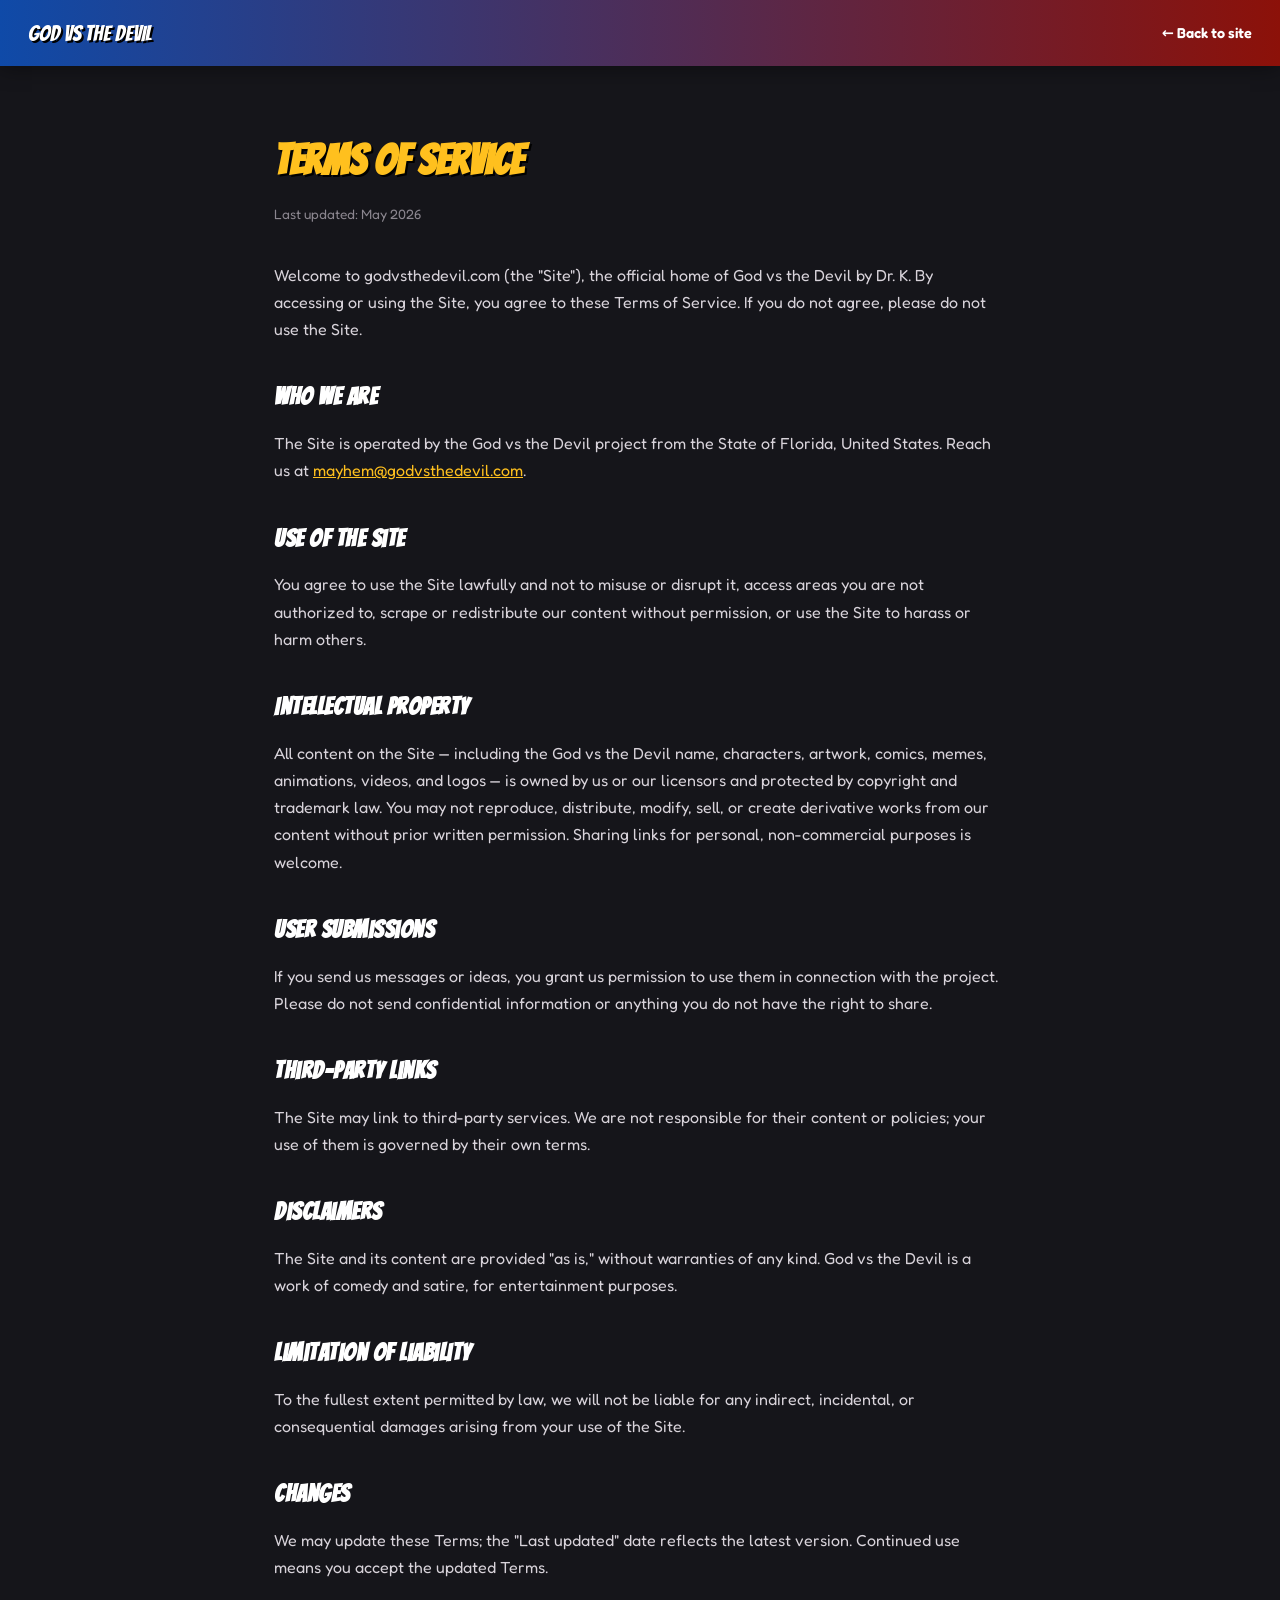
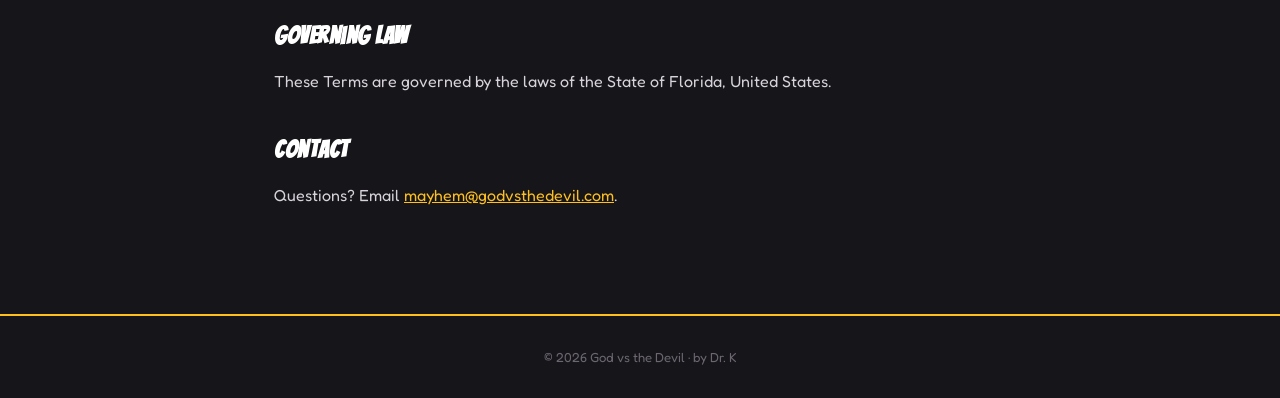
==== terms.html @ 213a60b1 "Add Terms + Data Deletion pages and footer links" ====
<!DOCTYPE html>
<html lang="en">
<head>
<meta charset="UTF-8">
<meta name="viewport" content="width=device-width, initial-scale=1.0">
<title>Terms of Service — God vs the Devil</title>
<link rel="stylesheet" href="legal.css">
</head>
<body>
<nav class="legal-nav">
  <a class="brand" href="index.html">GOD vs THE DEVIL</a>
  <a class="back" href="index.html">← Back to site</a>
</nav>
<main class="legal-wrap">
  <h1>Terms of Service</h1>
  <p class="updated">Last updated: May 2026</p>
  <p>Welcome to godvsthedevil.com (the "Site"), the official home of God vs the Devil by Dr. K. By accessing or using the Site, you agree to these Terms of Service. If you do not agree, please do not use the Site.</p>
  <h2>Who We Are</h2>
  <p>The Site is operated by the God vs the Devil project from the State of Florida, United States. Reach us at <a href="mailto:mayhem@godvsthedevil.com">mayhem@godvsthedevil.com</a>.</p>
  <h2>Use of the Site</h2>
  <p>You agree to use the Site lawfully and not to misuse or disrupt it, access areas you are not authorized to, scrape or redistribute our content without permission, or use the Site to harass or harm others.</p>
  <h2>Intellectual Property</h2>
  <p>All content on the Site — including the God vs the Devil name, characters, artwork, comics, memes, animations, videos, and logos — is owned by us or our licensors and protected by copyright and trademark law. You may not reproduce, distribute, modify, sell, or create derivative works from our content without prior written permission. Sharing links for personal, non-commercial purposes is welcome.</p>
  <h2>User Submissions</h2>
  <p>If you send us messages or ideas, you grant us permission to use them in connection with the project. Please do not send confidential information or anything you do not have the right to share.</p>
  <h2>Third-Party Links</h2>
  <p>The Site may link to third-party services. We are not responsible for their content or policies; your use of them is governed by their own terms.</p>
  <h2>Disclaimers</h2>
  <p>The Site and its content are provided "as is," without warranties of any kind. God vs the Devil is a work of comedy and satire, for entertainment purposes.</p>
  <h2>Limitation of Liability</h2>
  <p>To the fullest extent permitted by law, we will not be liable for any indirect, incidental, or consequential damages arising from your use of the Site.</p>
  <h2>Changes</h2>
  <p>We may update these Terms; the "Last updated" date reflects the latest version. Continued use means you accept the updated Terms.</p>
  <h2>Governing Law</h2>
  <p>These Terms are governed by the laws of the State of Florida, United States.</p>
  <h2>Contact</h2>
  <p>Questions? Email <a href="mailto:mayhem@godvsthedevil.com">mayhem@godvsthedevil.com</a>.</p>
</main>
<footer class="legal-foot">© <span id="yr"></span> God vs the Devil · by Dr. K</footer>
<script>document.getElementById('yr').textContent=new Date().getFullYear();</script>
</body>
</html>
---- legal.css ----
/* ===== GVD Legal Pages — shared styles ===== */
@import url('https://fonts.googleapis.com/css2?family=Bangers&family=Fredoka:wght@400;500;600&display=swap');

:root{
  --heaven:#1f6fe0; --hell:#d6281e; --ink:#15151a; --paper:#f4f1e8; --gold:#ffc01e;
}
*{margin:0;padding:0;box-sizing:border-box}
body{
  font-family:'Fredoka',system-ui,sans-serif;
  background:var(--ink); color:var(--paper); line-height:1.7;
}
.legal-nav{
  display:flex;justify-content:space-between;align-items:center;padding:14px 28px;
  background:linear-gradient(90deg,#0f4aa8,#8c1109); box-shadow:0 2px 20px rgba(0,0,0,.4);
}
.legal-nav a.brand{font-family:'Bangers';font-size:1.4rem;color:#fff;text-decoration:none;text-shadow:2px 2px 0 #000}
.legal-nav a.back{color:#fff;text-decoration:none;font-weight:600;font-size:.9rem}
.legal-nav a.back:hover{color:var(--gold)}
.legal-wrap{max-width:780px;margin:0 auto;padding:60px 24px 90px}
.legal-wrap h1{font-family:'Bangers';font-size:2.6rem;color:var(--gold);text-shadow:2px 2px 0 #000;margin-bottom:6px}
.legal-wrap .updated{color:#8b868f;font-size:.85rem;margin-bottom:36px}
.legal-wrap h2{font-family:'Bangers';font-size:1.5rem;color:#fff;margin:34px 0 12px;letter-spacing:.5px}
.legal-wrap p{margin-bottom:14px;color:#d8d3da}
.legal-wrap ul{margin:0 0 16px 22px;color:#d8d3da}
.legal-wrap li{margin-bottom:8px}
.legal-wrap a{color:var(--gold)}
.legal-foot{text-align:center;padding:30px;border-top:2px solid var(--gold);color:#6b666f;font-size:.82rem}
/* EDIT NOTE: fields you may want to change are wrapped in <span class="editable"> */
.editable{} /* purely a marker for you; no visual effect */
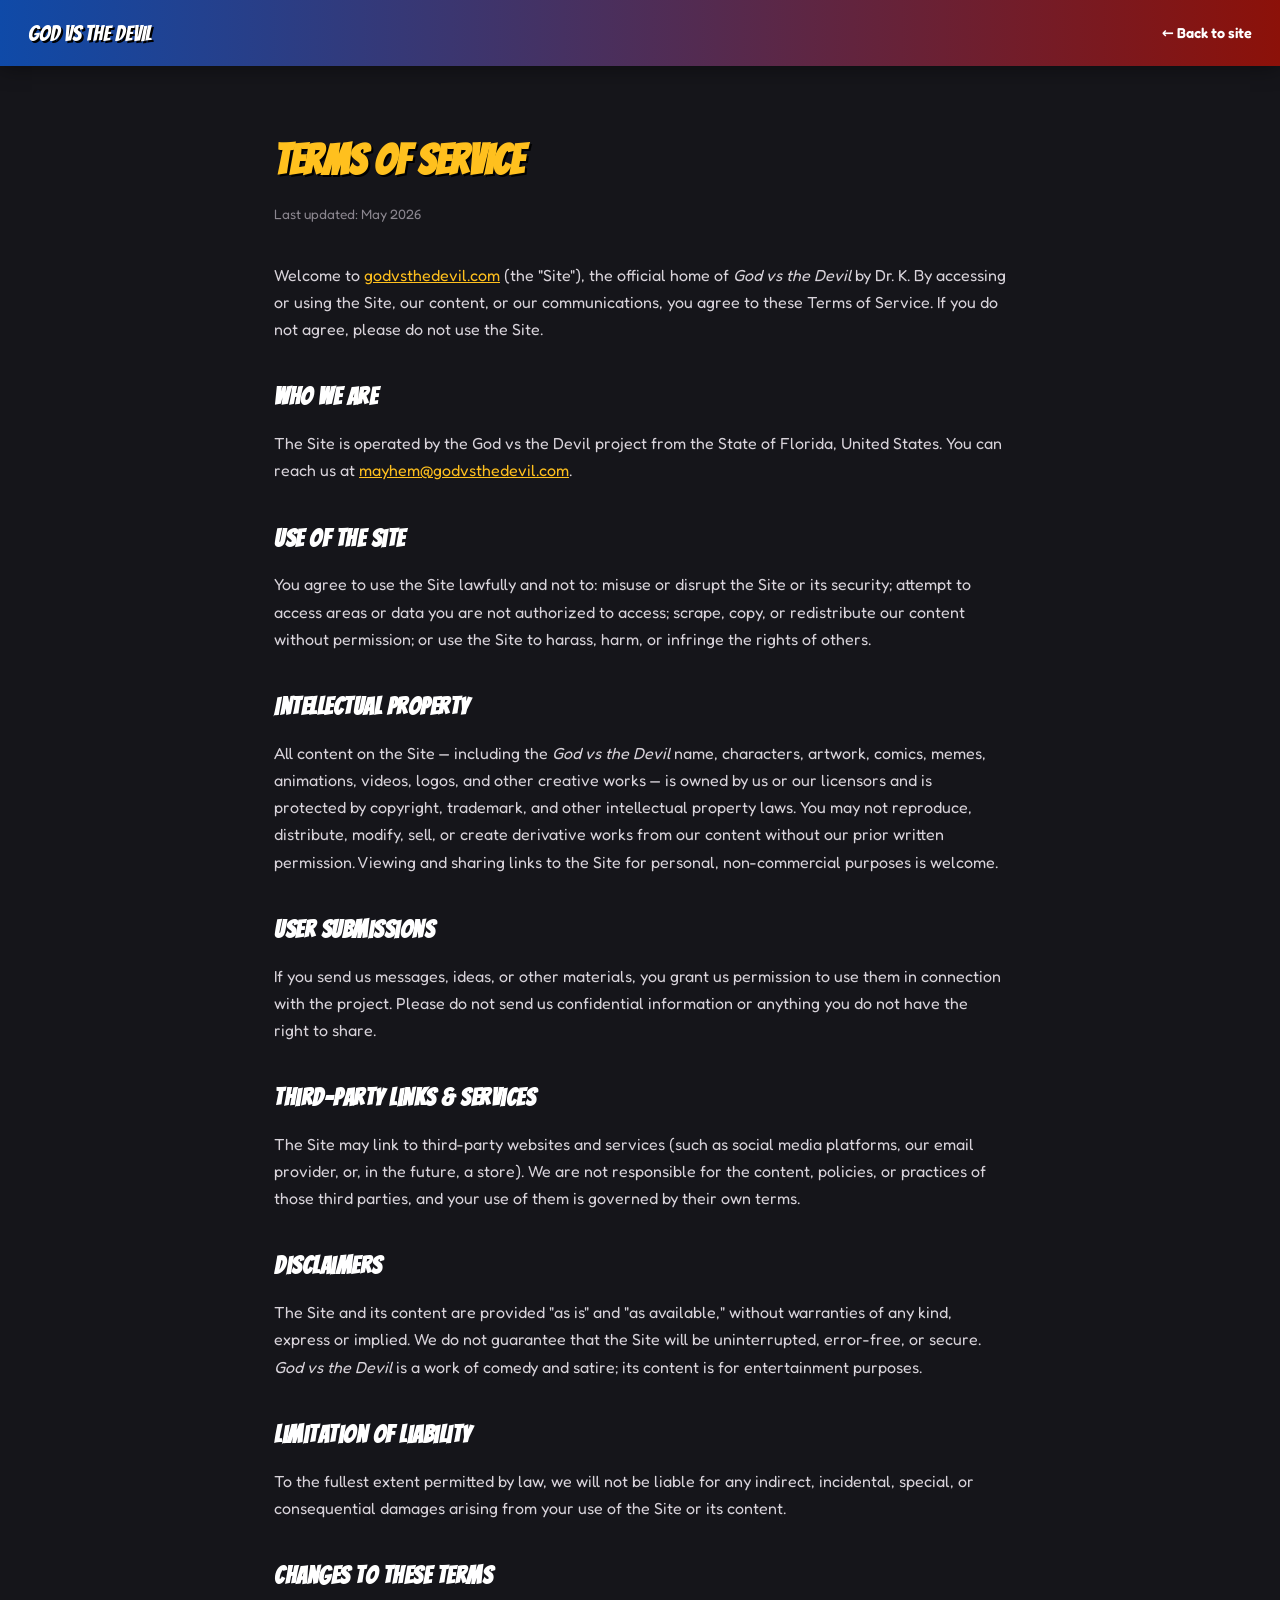
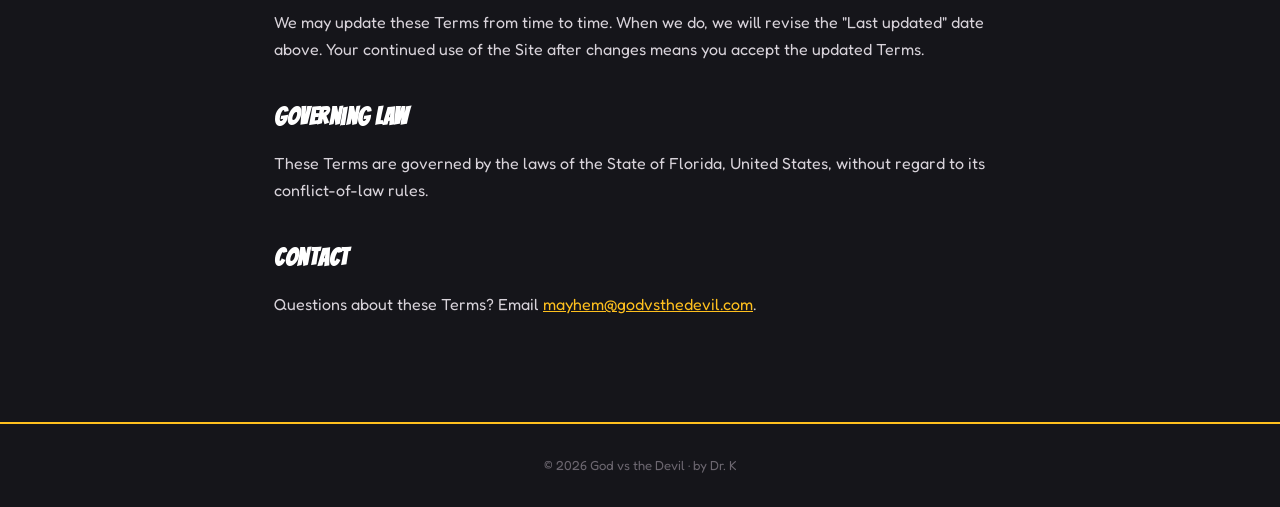
==== commit 70142f21: "Replace terms with full 14-section version, age floor 13+" ====
--- a/terms.html
+++ b/terms.html
@@ -11,31 +11,62 @@
   <a class="brand" href="index.html">GOD vs THE DEVIL</a>
   <a class="back" href="index.html">← Back to site</a>
 </nav>
+
 <main class="legal-wrap">
   <h1>Terms of Service</h1>
-  <p class="updated">Last updated: May 2026</p>
-  <p>Welcome to godvsthedevil.com (the "Site"), the official home of God vs the Devil by Dr. K. By accessing or using the Site, you agree to these Terms of Service. If you do not agree, please do not use the Site.</p>
+  <p class="updated">Last updated: <span class="editable">May 2026</span></p>
+
+  <p>Welcome to <a href="https://godvsthedevil.com">godvsthedevil.com</a> (the "Site"), the official home of
+  <em>God vs the Devil</em> by Dr. K. By accessing or using the Site, our content, or our communications, you
+  agree to these Terms of Service. If you do not agree, please do not use the Site.</p>
+
   <h2>Who We Are</h2>
-  <p>The Site is operated by the God vs the Devil project from the State of Florida, United States. Reach us at <a href="mailto:mayhem@godvsthedevil.com">mayhem@godvsthedevil.com</a>.</p>
+  <p>The Site is operated by <span class="editable">the God vs the Devil project</span> from the State of
+  <span class="editable">Florida, United States</span>. You can reach us at
+  <a href="mailto:mayhem@godvsthedevil.com">mayhem@godvsthedevil.com</a>.</p>
+
   <h2>Use of the Site</h2>
-  <p>You agree to use the Site lawfully and not to misuse or disrupt it, access areas you are not authorized to, scrape or redistribute our content without permission, or use the Site to harass or harm others.</p>
+  <p>You agree to use the Site lawfully and not to: misuse or disrupt the Site or its security; attempt to
+  access areas or data you are not authorized to access; scrape, copy, or redistribute our content without
+  permission; or use the Site to harass, harm, or infringe the rights of others.</p>
+
   <h2>Intellectual Property</h2>
-  <p>All content on the Site — including the God vs the Devil name, characters, artwork, comics, memes, animations, videos, and logos — is owned by us or our licensors and protected by copyright and trademark law. You may not reproduce, distribute, modify, sell, or create derivative works from our content without prior written permission. Sharing links for personal, non-commercial purposes is welcome.</p>
+  <p>All content on the Site — including the <em>God vs the Devil</em> name, characters, artwork, comics,
+  memes, animations, videos, logos, and other creative works — is owned by us or our licensors and is protected
+  by copyright, trademark, and other intellectual property laws. You may not reproduce, distribute, modify,
+  sell, or create derivative works from our content without our prior written permission. Viewing and sharing
+  links to the Site for personal, non-commercial purposes is welcome.</p>
+
   <h2>User Submissions</h2>
-  <p>If you send us messages or ideas, you grant us permission to use them in connection with the project. Please do not send confidential information or anything you do not have the right to share.</p>
-  <h2>Third-Party Links</h2>
-  <p>The Site may link to third-party services. We are not responsible for their content or policies; your use of them is governed by their own terms.</p>
+  <p>If you send us messages, ideas, or other materials, you grant us permission to use them in connection with
+  the project. Please do not send us confidential information or anything you do not have the right to share.</p>
+
+  <h2>Third-Party Links &amp; Services</h2>
+  <p>The Site may link to third-party websites and services (such as social media platforms, our email
+  provider, or, in the future, a store). We are not responsible for the content, policies, or practices of
+  those third parties, and your use of them is governed by their own terms.</p>
+
   <h2>Disclaimers</h2>
-  <p>The Site and its content are provided "as is," without warranties of any kind. God vs the Devil is a work of comedy and satire, for entertainment purposes.</p>
+  <p>The Site and its content are provided "as is" and "as available," without warranties of any kind, express
+  or implied. We do not guarantee that the Site will be uninterrupted, error-free, or secure. <em>God vs the
+  Devil</em> is a work of comedy and satire; its content is for entertainment purposes.</p>
+
   <h2>Limitation of Liability</h2>
-  <p>To the fullest extent permitted by law, we will not be liable for any indirect, incidental, or consequential damages arising from your use of the Site.</p>
-  <h2>Changes</h2>
-  <p>We may update these Terms; the "Last updated" date reflects the latest version. Continued use means you accept the updated Terms.</p>
+  <p>To the fullest extent permitted by law, we will not be liable for any indirect, incidental, special, or
+  consequential damages arising from your use of the Site or its content.</p>
+
+  <h2>Changes to These Terms</h2>
+  <p>We may update these Terms from time to time. When we do, we will revise the "Last updated" date above.
+  Your continued use of the Site after changes means you accept the updated Terms.</p>
+
   <h2>Governing Law</h2>
-  <p>These Terms are governed by the laws of the State of Florida, United States.</p>
+  <p>These Terms are governed by the laws of the State of <span class="editable">Florida, United States</span>,
+  without regard to its conflict-of-law rules.</p>
+
   <h2>Contact</h2>
-  <p>Questions? Email <a href="mailto:mayhem@godvsthedevil.com">mayhem@godvsthedevil.com</a>.</p>
+  <p>Questions about these Terms? Email <a href="mailto:mayhem@godvsthedevil.com">mayhem@godvsthedevil.com</a>.</p>
 </main>
+
 <footer class="legal-foot">© <span id="yr"></span> God vs the Devil · by Dr. K</footer>
 <script>document.getElementById('yr').textContent=new Date().getFullYear();</script>
 </body>
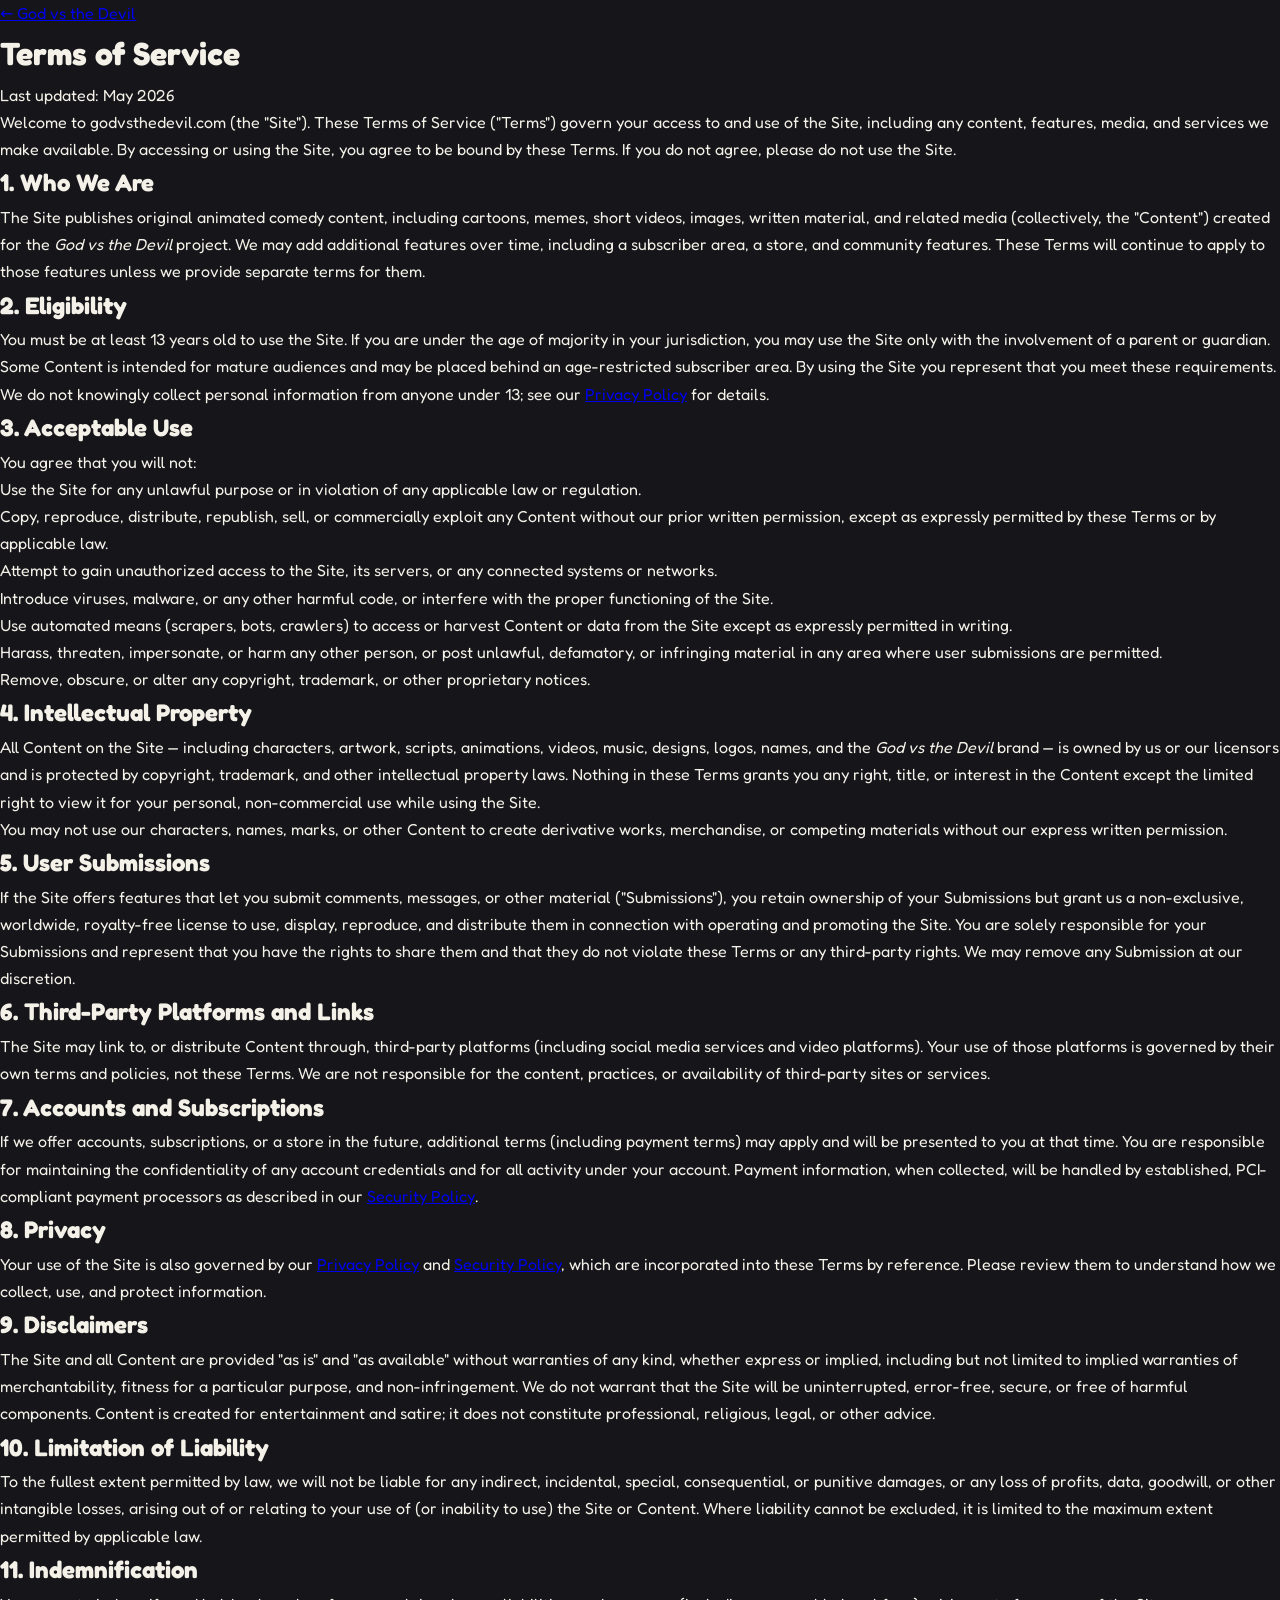
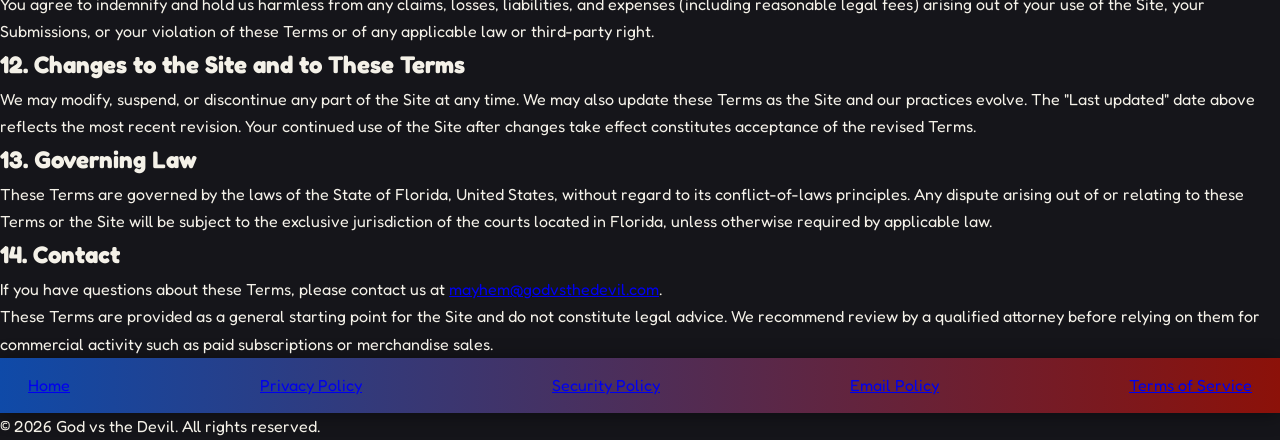
==== commit e1e72766: "Use full 14-section terms, 13+ eligibility" ====
--- a/terms.html
+++ b/terms.html
@@ -1,73 +1,175 @@
 <!DOCTYPE html>
 <html lang="en">
 <head>
-<meta charset="UTF-8">
-<meta name="viewport" content="width=device-width, initial-scale=1.0">
-<title>Terms of Service — God vs the Devil</title>
-<link rel="stylesheet" href="legal.css">
+  <meta charset="UTF-8">
+  <meta name="viewport" content="width=device-width, initial-scale=1.0">
+  <title>Terms of Service — God vs the Devil</title>
+  <meta name="description" content="The Terms of Service governing use of godvsthedevil.com and its content.">
+  <link rel="stylesheet" href="legal.css">
 </head>
 <body>
-<nav class="legal-nav">
-  <a class="brand" href="index.html">GOD vs THE DEVIL</a>
-  <a class="back" href="index.html">← Back to site</a>
-</nav>
+  <header class="legal-header">
+    <a href="index.html" class="legal-home-link">← God vs the Devil</a>
+  </header>
 
-<main class="legal-wrap">
-  <h1>Terms of Service</h1>
-  <p class="updated">Last updated: <span class="editable">May 2026</span></p>
+  <main class="legal-main">
+    <h1>Terms of Service</h1>
+    <p class="legal-updated">Last updated: May 2026</p>
 
-  <p>Welcome to <a href="https://godvsthedevil.com">godvsthedevil.com</a> (the "Site"), the official home of
-  <em>God vs the Devil</em> by Dr. K. By accessing or using the Site, our content, or our communications, you
-  agree to these Terms of Service. If you do not agree, please do not use the Site.</p>
+    <p>
+      Welcome to godvsthedevil.com (the "Site"). These Terms of Service ("Terms")
+      govern your access to and use of the Site, including any content, features,
+      media, and services we make available. By accessing or using the Site, you
+      agree to be bound by these Terms. If you do not agree, please do not use the Site.
+    </p>
 
-  <h2>Who We Are</h2>
-  <p>The Site is operated by <span class="editable">the God vs the Devil project</span> from the State of
-  <span class="editable">Florida, United States</span>. You can reach us at
-  <a href="mailto:mayhem@godvsthedevil.com">mayhem@godvsthedevil.com</a>.</p>
+    <h2>1. Who We Are</h2>
+    <p>
+      The Site publishes original animated comedy content, including cartoons, memes,
+      short videos, images, written material, and related media (collectively, the
+      "Content") created for the <em>God vs the Devil</em> project. We may add additional
+      features over time, including a subscriber area, a store, and community features.
+      These Terms will continue to apply to those features unless we provide separate terms for them.
+    </p>
 
-  <h2>Use of the Site</h2>
-  <p>You agree to use the Site lawfully and not to: misuse or disrupt the Site or its security; attempt to
-  access areas or data you are not authorized to access; scrape, copy, or redistribute our content without
-  permission; or use the Site to harass, harm, or infringe the rights of others.</p>
+    <h2>2. Eligibility</h2>
+    <p>
+      You must be at least 13 years old to use the Site. If you are under the age of
+      majority in your jurisdiction, you may use the Site only with the involvement of
+      a parent or guardian. Some Content is intended for mature audiences and may be
+      placed behind an age-restricted subscriber area. By using the Site you represent
+      that you meet these requirements. We do not knowingly collect personal information
+      from anyone under 13; see our <a href="privacy.html">Privacy Policy</a> for details.
+    </p>
 
-  <h2>Intellectual Property</h2>
-  <p>All content on the Site — including the <em>God vs the Devil</em> name, characters, artwork, comics,
-  memes, animations, videos, logos, and other creative works — is owned by us or our licensors and is protected
-  by copyright, trademark, and other intellectual property laws. You may not reproduce, distribute, modify,
-  sell, or create derivative works from our content without our prior written permission. Viewing and sharing
-  links to the Site for personal, non-commercial purposes is welcome.</p>
+    <h2>3. Acceptable Use</h2>
+    <p>You agree that you will not:</p>
+    <ul>
+      <li>Use the Site for any unlawful purpose or in violation of any applicable law or regulation.</li>
+      <li>Copy, reproduce, distribute, republish, sell, or commercially exploit any Content without our prior written permission, except as expressly permitted by these Terms or by applicable law.</li>
+      <li>Attempt to gain unauthorized access to the Site, its servers, or any connected systems or networks.</li>
+      <li>Introduce viruses, malware, or any other harmful code, or interfere with the proper functioning of the Site.</li>
+      <li>Use automated means (scrapers, bots, crawlers) to access or harvest Content or data from the Site except as expressly permitted in writing.</li>
+      <li>Harass, threaten, impersonate, or harm any other person, or post unlawful, defamatory, or infringing material in any area where user submissions are permitted.</li>
+      <li>Remove, obscure, or alter any copyright, trademark, or other proprietary notices.</li>
+    </ul>
 
-  <h2>User Submissions</h2>
-  <p>If you send us messages, ideas, or other materials, you grant us permission to use them in connection with
-  the project. Please do not send us confidential information or anything you do not have the right to share.</p>
+    <h2>4. Intellectual Property</h2>
+    <p>
+      All Content on the Site — including characters, artwork, scripts, animations,
+      videos, music, designs, logos, names, and the <em>God vs the Devil</em> brand — is
+      owned by us or our licensors and is protected by copyright, trademark, and other
+      intellectual property laws. Nothing in these Terms grants you any right, title,
+      or interest in the Content except the limited right to view it for your personal,
+      non-commercial use while using the Site.
+    </p>
+    <p>
+      You may not use our characters, names, marks, or other Content to create derivative
+      works, merchandise, or competing materials without our express written permission.
+    </p>
 
-  <h2>Third-Party Links &amp; Services</h2>
-  <p>The Site may link to third-party websites and services (such as social media platforms, our email
-  provider, or, in the future, a store). We are not responsible for the content, policies, or practices of
-  those third parties, and your use of them is governed by their own terms.</p>
+    <h2>5. User Submissions</h2>
+    <p>
+      If the Site offers features that let you submit comments, messages, or other
+      material ("Submissions"), you retain ownership of your Submissions but grant us a
+      non-exclusive, worldwide, royalty-free license to use, display, reproduce, and
+      distribute them in connection with operating and promoting the Site. You are solely
+      responsible for your Submissions and represent that you have the rights to share
+      them and that they do not violate these Terms or any third-party rights. We may
+      remove any Submission at our discretion.
+    </p>
 
-  <h2>Disclaimers</h2>
-  <p>The Site and its content are provided "as is" and "as available," without warranties of any kind, express
-  or implied. We do not guarantee that the Site will be uninterrupted, error-free, or secure. <em>God vs the
-  Devil</em> is a work of comedy and satire; its content is for entertainment purposes.</p>
+    <h2>6. Third-Party Platforms and Links</h2>
+    <p>
+      The Site may link to, or distribute Content through, third-party platforms
+      (including social media services and video platforms). Your use of those platforms
+      is governed by their own terms and policies, not these Terms. We are not responsible
+      for the content, practices, or availability of third-party sites or services.
+    </p>
 
-  <h2>Limitation of Liability</h2>
-  <p>To the fullest extent permitted by law, we will not be liable for any indirect, incidental, special, or
-  consequential damages arising from your use of the Site or its content.</p>
+    <h2>7. Accounts and Subscriptions</h2>
+    <p>
+      If we offer accounts, subscriptions, or a store in the future, additional terms
+      (including payment terms) may apply and will be presented to you at that time. You
+      are responsible for maintaining the confidentiality of any account credentials and
+      for all activity under your account. Payment information, when collected, will be
+      handled by established, PCI-compliant payment processors as described in our
+      <a href="security.html">Security Policy</a>.
+    </p>
 
-  <h2>Changes to These Terms</h2>
-  <p>We may update these Terms from time to time. When we do, we will revise the "Last updated" date above.
-  Your continued use of the Site after changes means you accept the updated Terms.</p>
+    <h2>8. Privacy</h2>
+    <p>
+      Your use of the Site is also governed by our
+      <a href="privacy.html">Privacy Policy</a> and
+      <a href="security.html">Security Policy</a>, which are incorporated into these Terms
+      by reference. Please review them to understand how we collect, use, and protect information.
+    </p>
 
-  <h2>Governing Law</h2>
-  <p>These Terms are governed by the laws of the State of <span class="editable">Florida, United States</span>,
-  without regard to its conflict-of-law rules.</p>
+    <h2>9. Disclaimers</h2>
+    <p>
+      The Site and all Content are provided "as is" and "as available" without warranties
+      of any kind, whether express or implied, including but not limited to implied
+      warranties of merchantability, fitness for a particular purpose, and non-infringement.
+      We do not warrant that the Site will be uninterrupted, error-free, secure, or free
+      of harmful components. Content is created for entertainment and satire; it does not
+      constitute professional, religious, legal, or other advice.
+    </p>
 
-  <h2>Contact</h2>
-  <p>Questions about these Terms? Email <a href="mailto:mayhem@godvsthedevil.com">mayhem@godvsthedevil.com</a>.</p>
-</main>
+    <h2>10. Limitation of Liability</h2>
+    <p>
+      To the fullest extent permitted by law, we will not be liable for any indirect,
+      incidental, special, consequential, or punitive damages, or any loss of profits,
+      data, goodwill, or other intangible losses, arising out of or relating to your use
+      of (or inability to use) the Site or Content. Where liability cannot be excluded,
+      it is limited to the maximum extent permitted by applicable law.
+    </p>
 
-<footer class="legal-foot">© <span id="yr"></span> God vs the Devil · by Dr. K</footer>
-<script>document.getElementById('yr').textContent=new Date().getFullYear();</script>
+    <h2>11. Indemnification</h2>
+    <p>
+      You agree to indemnify and hold us harmless from any claims, losses, liabilities,
+      and expenses (including reasonable legal fees) arising out of your use of the Site,
+      your Submissions, or your violation of these Terms or of any applicable law or
+      third-party right.
+    </p>
+
+    <h2>12. Changes to the Site and to These Terms</h2>
+    <p>
+      We may modify, suspend, or discontinue any part of the Site at any time. We may also
+      update these Terms as the Site and our practices evolve. The "Last updated" date
+      above reflects the most recent revision. Your continued use of the Site after changes
+      take effect constitutes acceptance of the revised Terms.
+    </p>
+
+    <h2>13. Governing Law</h2>
+    <p>
+      These Terms are governed by the laws of the State of Florida, United States, without
+      regard to its conflict-of-laws principles. Any dispute arising out of or relating to
+      these Terms or the Site will be subject to the exclusive jurisdiction of the courts
+      located in Florida, unless otherwise required by applicable law.
+    </p>
+
+    <h2>14. Contact</h2>
+    <p>
+      If you have questions about these Terms, please contact us at
+      <a href="mailto:mayhem@godvsthedevil.com">mayhem@godvsthedevil.com</a>.
+    </p>
+
+    <p class="legal-note">
+      These Terms are provided as a general starting point for the Site and do not
+      constitute legal advice. We recommend review by a qualified attorney before
+      relying on them for commercial activity such as paid subscriptions or merchandise sales.
+    </p>
+  </main>
+
+  <footer class="legal-footer">
+    <nav class="legal-nav">
+      <a href="index.html">Home</a>
+      <a href="privacy.html">Privacy Policy</a>
+      <a href="security.html">Security Policy</a>
+      <a href="email-policy.html">Email Policy</a>
+      <a href="terms.html">Terms of Service</a>
+    </nav>
+    <p class="legal-copyright">© 2026 God vs the Devil. All rights reserved.</p>
+  </footer>
 </body>
 </html>
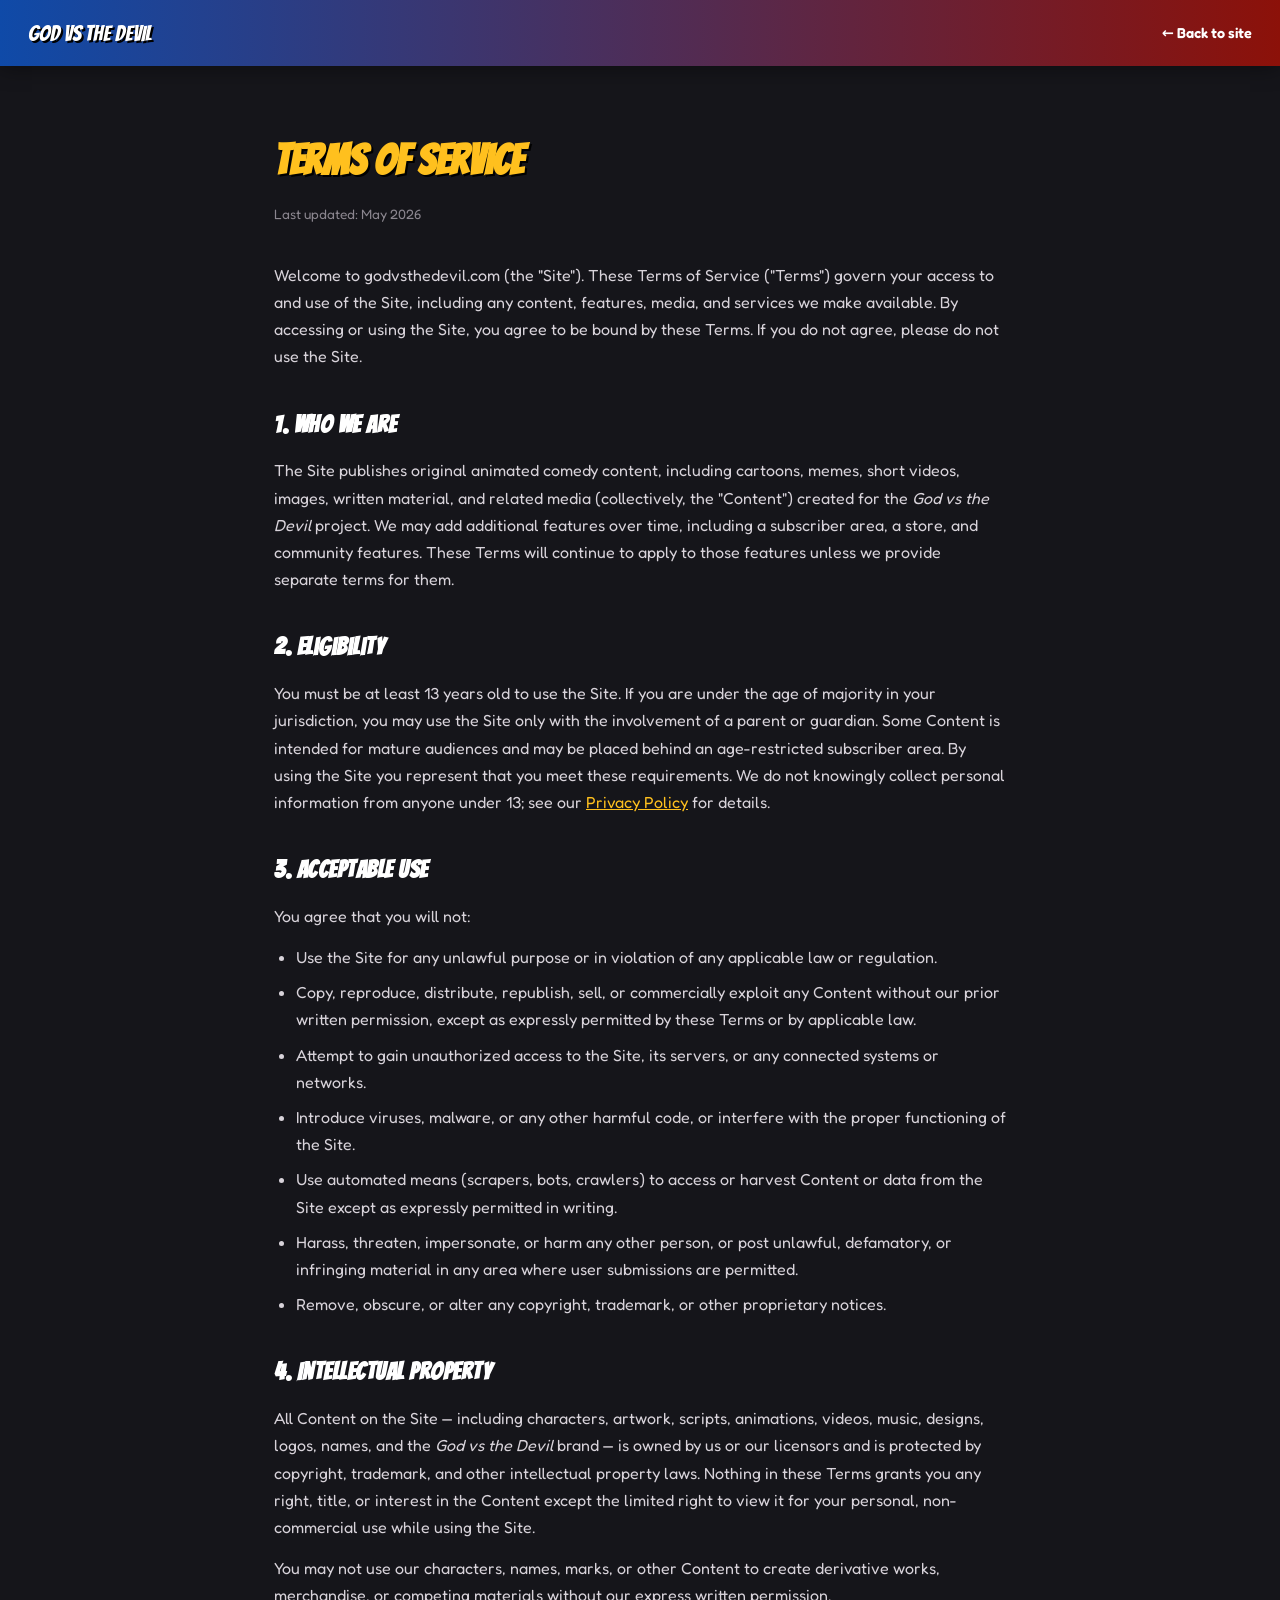
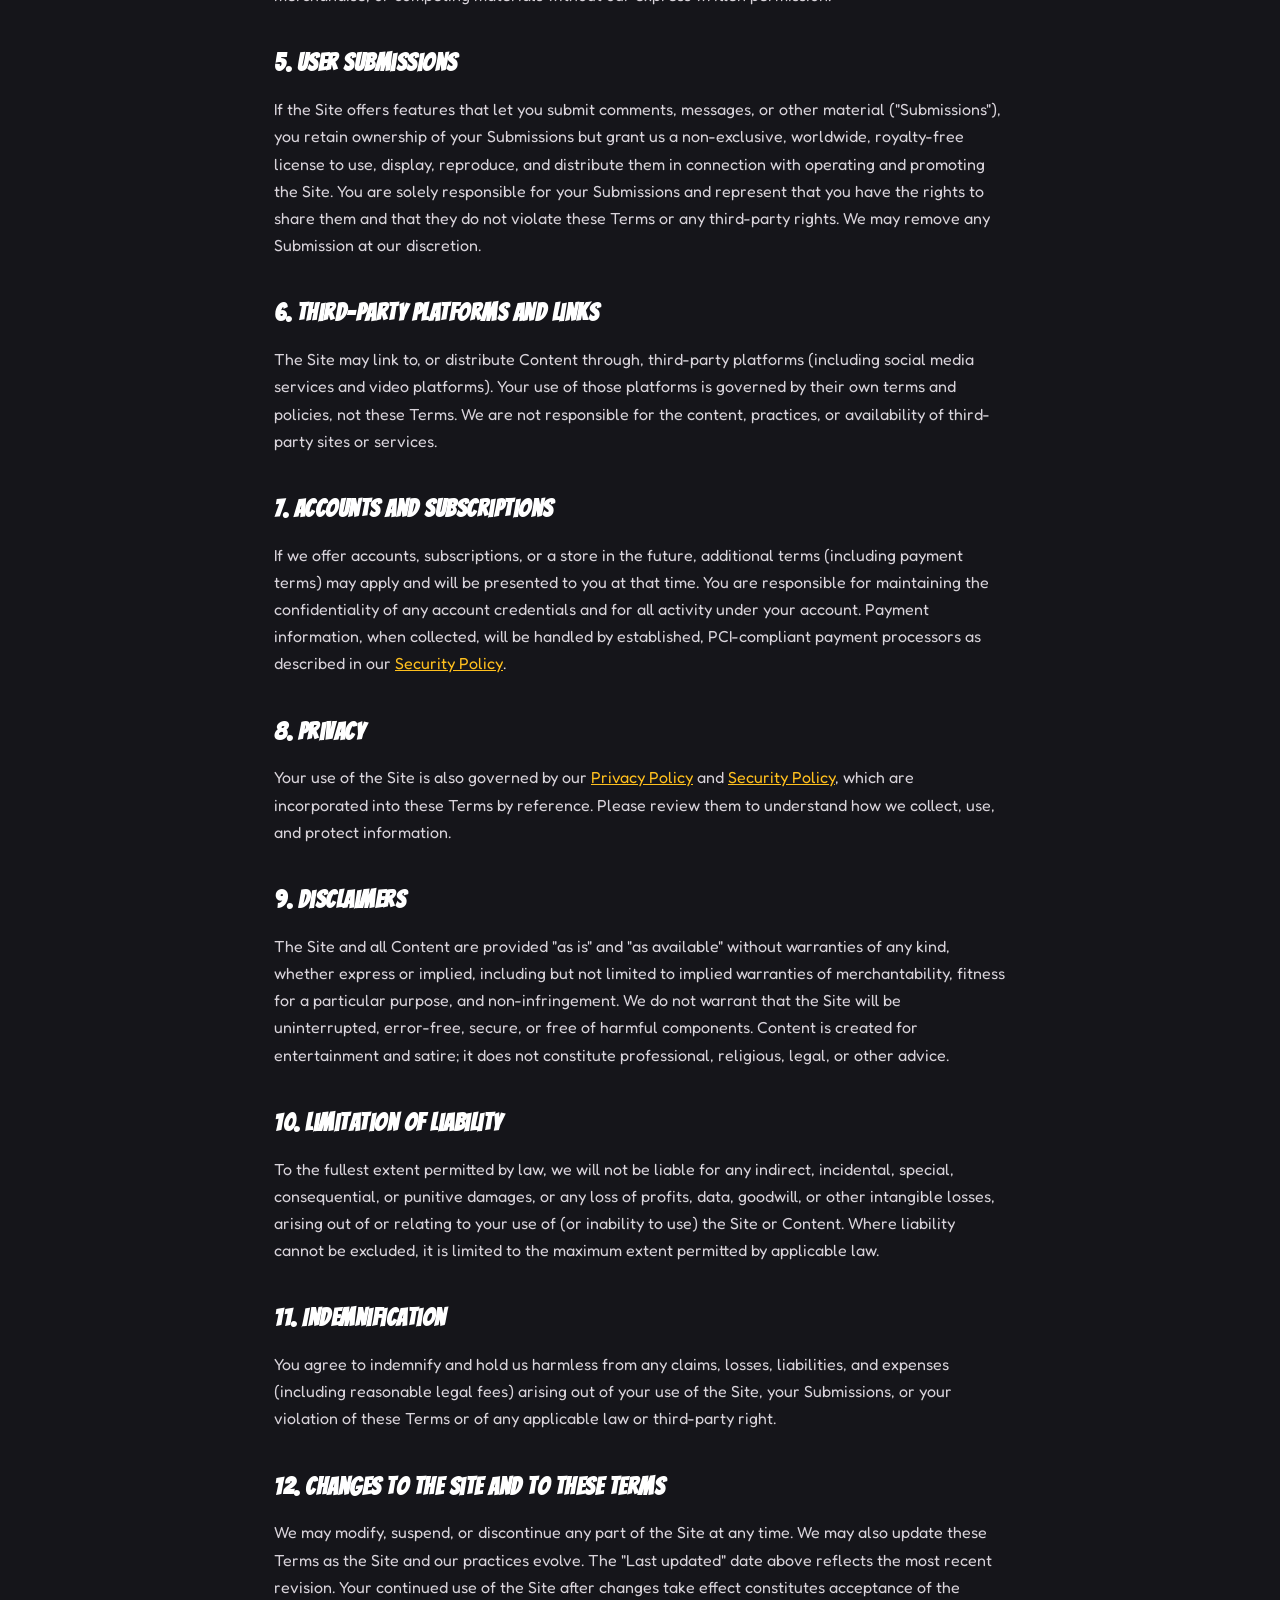
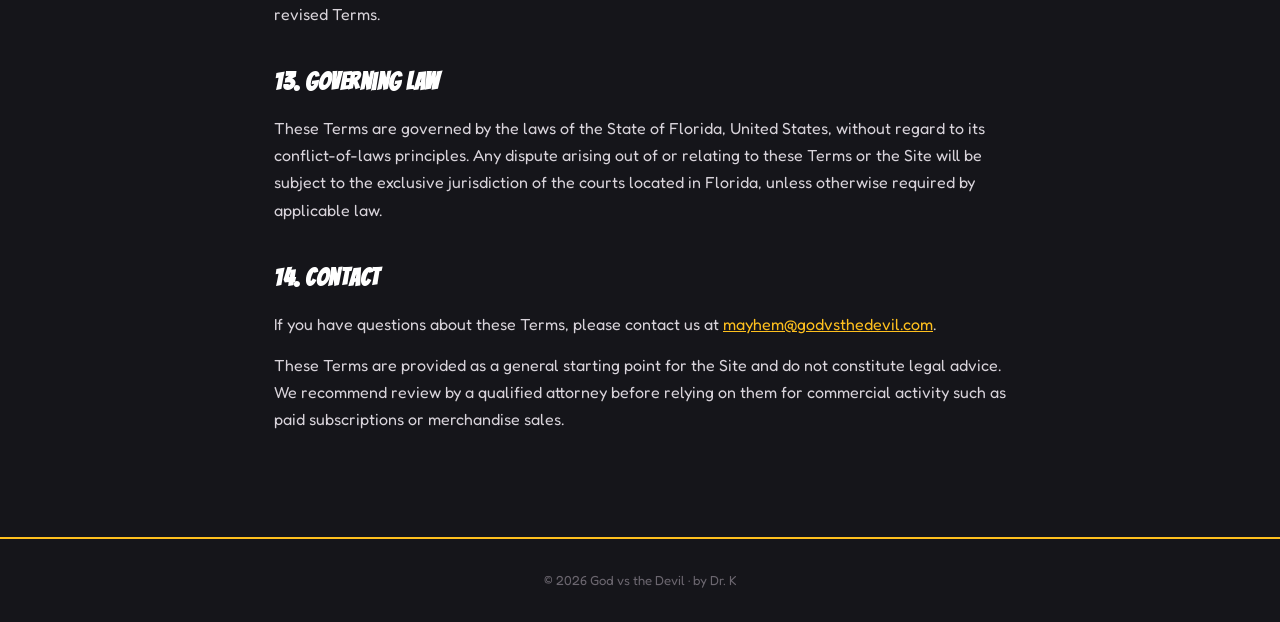
==== commit 14e554b9: "Fix terms.html: swap CSS classes to match legal.css pattern - header.legal-header → nav.legal-nav (w" ====
--- a/terms.html
+++ b/terms.html
@@ -8,13 +8,14 @@
   <link rel="stylesheet" href="legal.css">
 </head>
 <body>
-  <header class="legal-header">
-    <a href="index.html" class="legal-home-link">← God vs the Devil</a>
-  </header>
+<nav class="legal-nav">
+  <a class="brand" href="index.html">GOD vs THE DEVIL</a>
+  <a class="back" href="index.html">← Back to site</a>
+</nav>
 
-  <main class="legal-main">
+<main class="legal-wrap">
     <h1>Terms of Service</h1>
-    <p class="legal-updated">Last updated: May 2026</p>
+    <p class="updated">Last updated: <span class="editable">May 2026</span></p>
 
     <p>
       Welcome to godvsthedevil.com (the "Site"). These Terms of Service ("Terms")
@@ -154,22 +155,14 @@
       <a href="mailto:mayhem@godvsthedevil.com">mayhem@godvsthedevil.com</a>.
     </p>
 
-    <p class="legal-note">
+    <p>
       These Terms are provided as a general starting point for the Site and do not
       constitute legal advice. We recommend review by a qualified attorney before
       relying on them for commercial activity such as paid subscriptions or merchandise sales.
     </p>
-  </main>
+</main>
 
-  <footer class="legal-footer">
-    <nav class="legal-nav">
-      <a href="index.html">Home</a>
-      <a href="privacy.html">Privacy Policy</a>
-      <a href="security.html">Security Policy</a>
-      <a href="email-policy.html">Email Policy</a>
-      <a href="terms.html">Terms of Service</a>
-    </nav>
-    <p class="legal-copyright">© 2026 God vs the Devil. All rights reserved.</p>
-  </footer>
+<footer class="legal-foot">© <span id="yr"></span> God vs the Devil · by Dr. K</footer>
+<script>document.getElementById('yr').textContent=new Date().getFullYear();</script>
 </body>
 </html>
